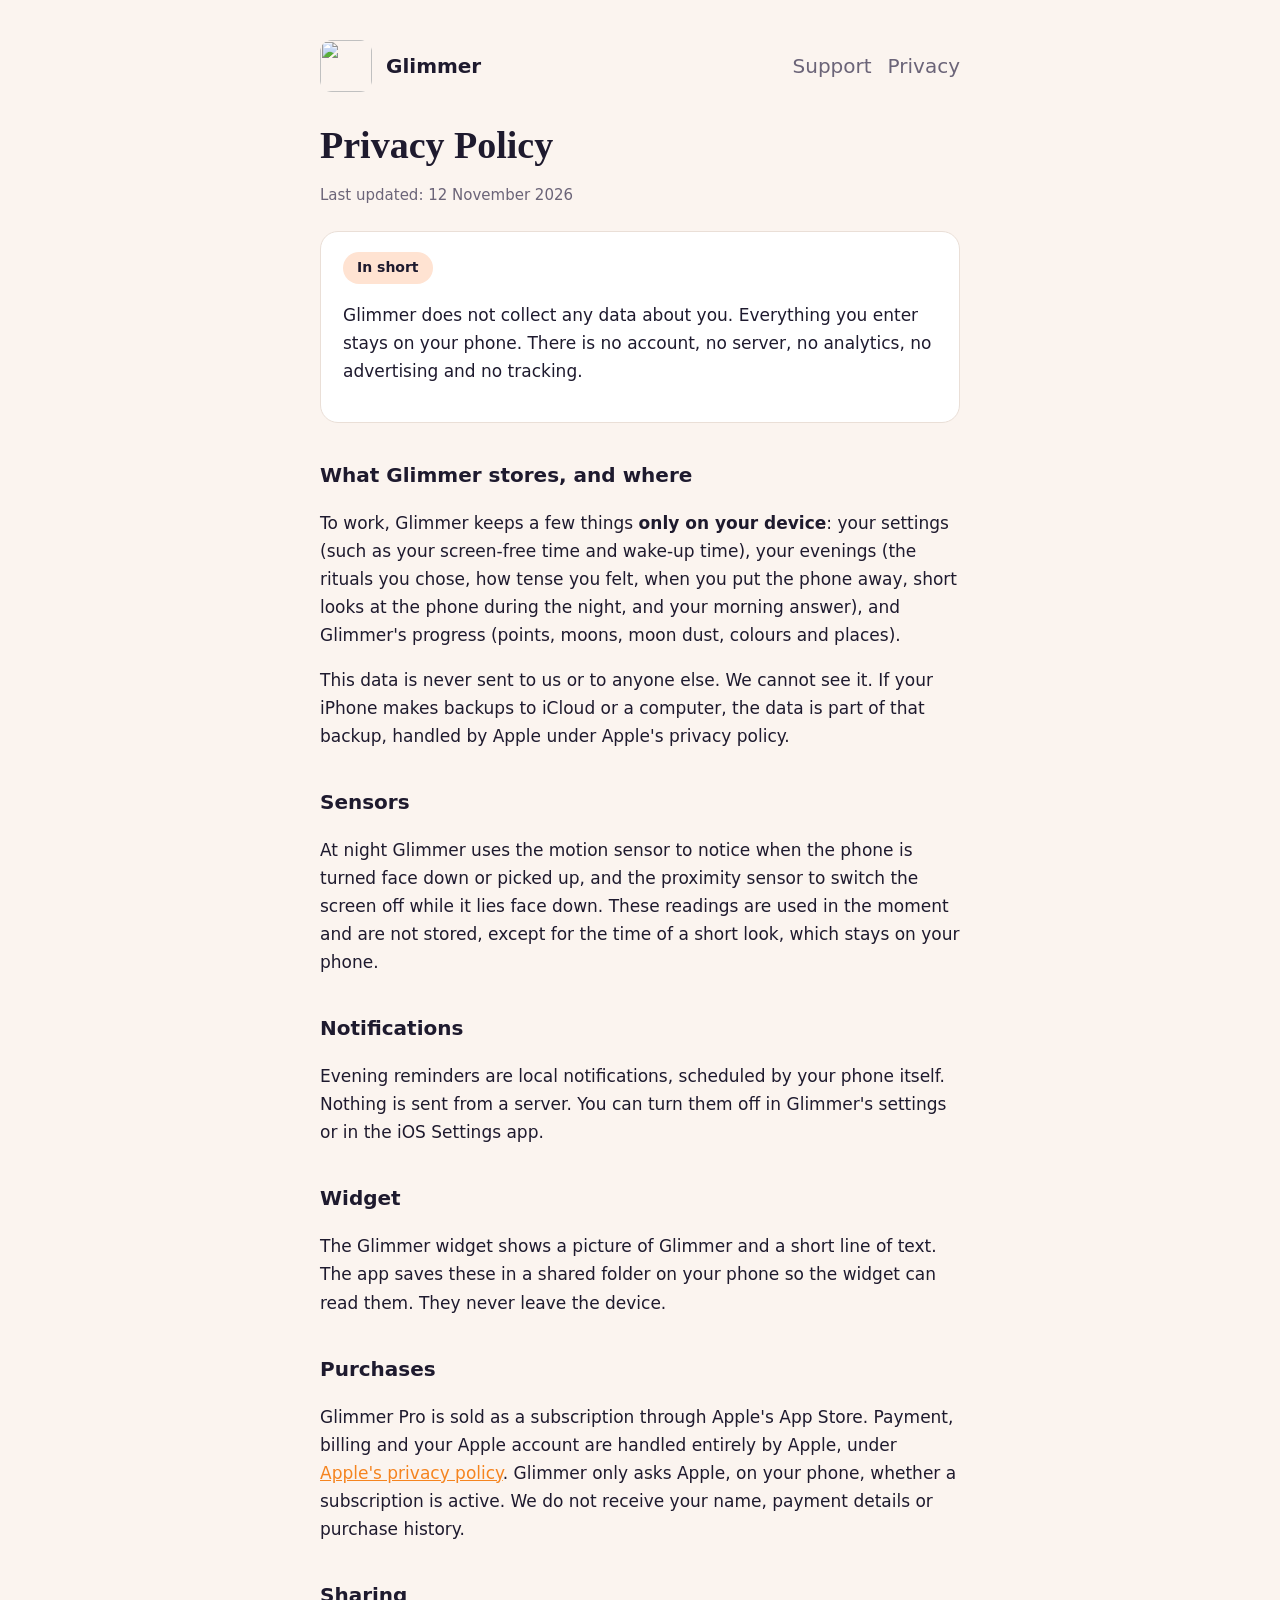
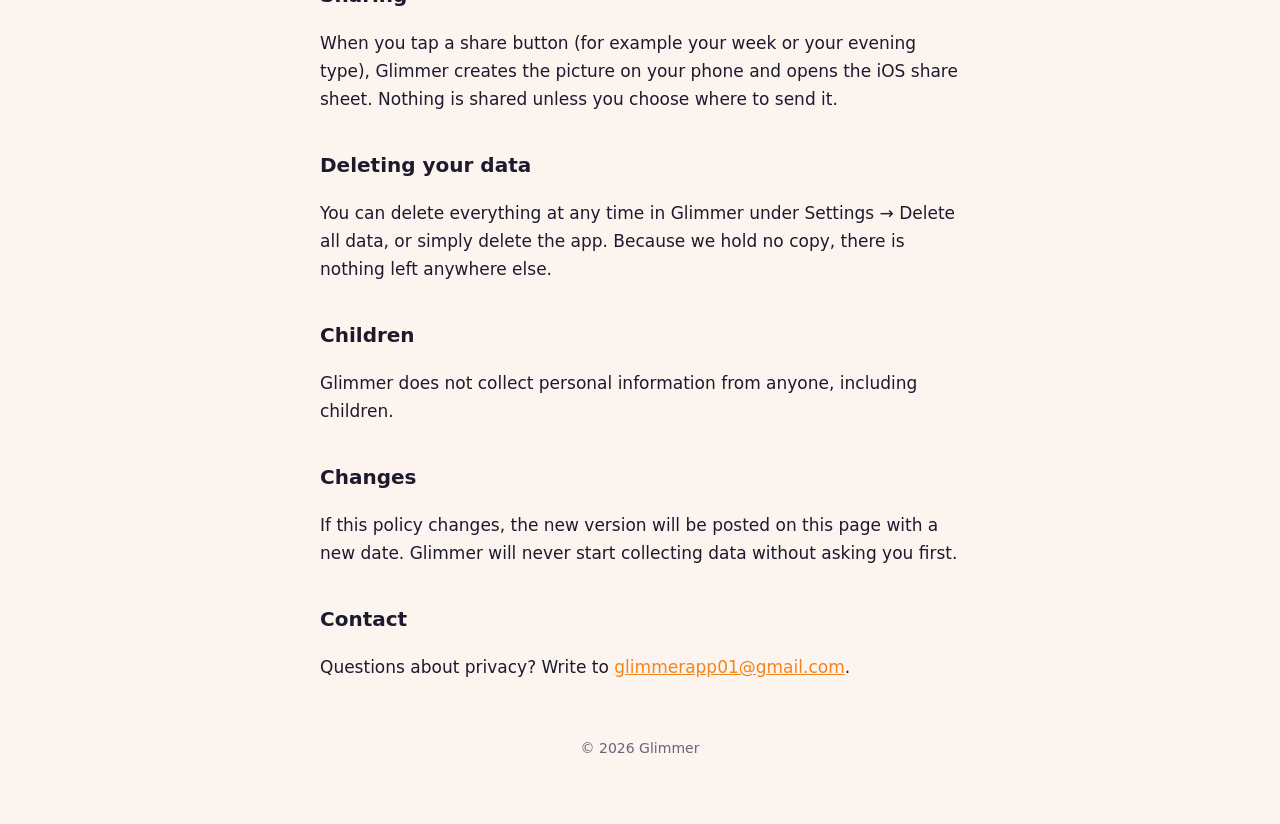
==== privacy.html @ 10e787e5 "Add files via upload" ====
<!doctype html>
<html lang="en">
  <head>
    <meta charset="utf-8" />
    <meta name="viewport" content="width=device-width, initial-scale=1" />
    <title>Privacy Policy · Glimmer</title>
    <link rel="icon" href="favicon.png" />
    <link rel="stylesheet" href="style.css" />
  </head>
  <body>
    <main>
      <header>
        <img src="icon.png" alt="" />
        <a href="index.html">Glimmer</a>
        <nav><a href="support.html">Support</a><a href="privacy.html">Privacy</a></nav>
      </header>

      <h1>Privacy Policy</h1>
      <p class="muted">Last updated: 12 November 2026</p>

      <div class="card">
        <span class="pill">In short</span>
        <p>
          Glimmer does not collect any data about you. Everything you enter stays on your phone. There is no account,
          no server, no analytics, no advertising and no tracking.
        </p>
      </div>

      <h2>What Glimmer stores, and where</h2>
      <p>
        To work, Glimmer keeps a few things <strong>only on your device</strong>: your settings (such as your
        screen-free time and wake-up time), your evenings (the rituals you chose, how tense you felt, when you put the
        phone away, short looks at the phone during the night, and your morning answer), and Glimmer's progress (points,
        moons, moon dust, colours and places).
      </p>
      <p>
        This data is never sent to us or to anyone else. We cannot see it. If your iPhone makes backups to iCloud or a
        computer, the data is part of that backup, handled by Apple under Apple's privacy policy.
      </p>

      <h2>Sensors</h2>
      <p>
        At night Glimmer uses the motion sensor to notice when the phone is turned face down or picked up, and the
        proximity sensor to switch the screen off while it lies face down. These readings are used in the moment and
        are not stored, except for the time of a short look, which stays on your phone.
      </p>

      <h2>Notifications</h2>
      <p>
        Evening reminders are local notifications, scheduled by your phone itself. Nothing is sent from a server. You
        can turn them off in Glimmer's settings or in the iOS Settings app.
      </p>

      <h2>Widget</h2>
      <p>
        The Glimmer widget shows a picture of Glimmer and a short line of text. The app saves these in a shared folder
        on your phone so the widget can read them. They never leave the device.
      </p>

      <h2>Purchases</h2>
      <p>
        Glimmer Pro is sold as a subscription through Apple's App Store. Payment, billing and your Apple account are
        handled entirely by Apple, under
        <a href="https://www.apple.com/legal/privacy/">Apple's privacy policy</a>. Glimmer only asks Apple, on your
        phone, whether a subscription is active. We do not receive your name, payment details or purchase history.
      </p>

      <h2>Sharing</h2>
      <p>
        When you tap a share button (for example your week or your evening type), Glimmer creates the picture on your
        phone and opens the iOS share sheet. Nothing is shared unless you choose where to send it.
      </p>

      <h2>Deleting your data</h2>
      <p>
        You can delete everything at any time in Glimmer under Settings → Delete all data, or simply delete the app.
        Because we hold no copy, there is nothing left anywhere else.
      </p>

      <h2>Children</h2>
      <p>Glimmer does not collect personal information from anyone, including children.</p>

      <h2>Changes</h2>
      <p>
        If this policy changes, the new version will be posted on this page with a new date. Glimmer will never start
        collecting data without asking you first.
      </p>

      <h2>Contact</h2>
      <p>
        Questions about privacy? Write to
        <a href="mailto:glimmerapp01@gmail.com">glimmerapp01@gmail.com</a>.
      </p>

      <footer>© 2026 Glimmer</footer>
    </main>
  </body>
</html>
---- style.css ----
:root {
  --paper: #fbf4ef;
  --card: #ffffff;
  --ink: #1e1a2e;
  --soft: #6b6478;
  --line: #eadfd7;
  --orange: #f5841f;
  --peach: #ffe3d2;
}
@media (prefers-color-scheme: dark) {
  :root {
    --paper: #0e0d17;
    --card: #1a1826;
    --ink: #f3eef8;
    --soft: #b3aecb;
    --line: #2a2738;
    --peach: #2b1d1a;
  }
}
* {
  box-sizing: border-box;
}
body {
  margin: 0;
  background: var(--paper);
  color: var(--ink);
  font: 17px/1.65 -apple-system, BlinkMacSystemFont, 'Segoe UI', system-ui, sans-serif;
  -webkit-font-smoothing: antialiased;
}
main {
  max-width: 680px;
  margin: 0 auto;
  padding: 40px 20px 64px;
}
header {
  display: flex;
  align-items: center;
  gap: 14px;
  margin-bottom: 32px;
}
header img {
  width: 52px;
  height: 52px;
  border-radius: 12px;
}
header a {
  color: inherit;
  text-decoration: none;
  font-weight: 600;
  font-size: 20px;
}
nav {
  margin-left: auto;
  display: flex;
  gap: 16px;
  font-size: 15px;
}
nav a {
  color: var(--soft);
  font-weight: 500;
}
h1 {
  font-family: ui-serif, Georgia, 'Times New Roman', serif;
  font-size: 38px;
  line-height: 1.15;
  margin: 0 0 8px;
}
h2 {
  font-size: 20px;
  margin: 36px 0 8px;
}
p,
li {
  color: var(--ink);
}
.lead {
  color: var(--soft);
  font-size: 19px;
  margin-top: 0;
}
.muted {
  color: var(--soft);
  font-size: 15px;
}
a {
  color: var(--orange);
}
.card {
  background: var(--card);
  border: 1px solid var(--line);
  border-radius: 18px;
  padding: 20px 22px;
  margin: 24px 0;
}
.pill {
  display: inline-block;
  background: var(--peach);
  border-radius: 999px;
  padding: 4px 14px;
  font-size: 14px;
  font-weight: 600;
}
.hero {
  text-align: center;
  padding-top: 24px;
}
.hero img {
  width: 120px;
  height: 120px;
  border-radius: 28px;
  margin-bottom: 16px;
}
.links {
  display: flex;
  justify-content: center;
  gap: 12px;
  flex-wrap: wrap;
  margin-top: 28px;
}
.links a {
  background: var(--card);
  border: 1px solid var(--line);
  border-radius: 999px;
  padding: 10px 18px;
  color: var(--ink);
  text-decoration: none;
  font-weight: 600;
}
footer {
  margin-top: 56px;
  color: var(--soft);
  font-size: 14px;
  text-align: center;
}
@media (max-width: 520px) {
  h1 {
    font-size: 30px;
  }
  header {
    flex-wrap: wrap;
  }
  nav {
    margin-left: 0;
    width: 100%;
  }
}
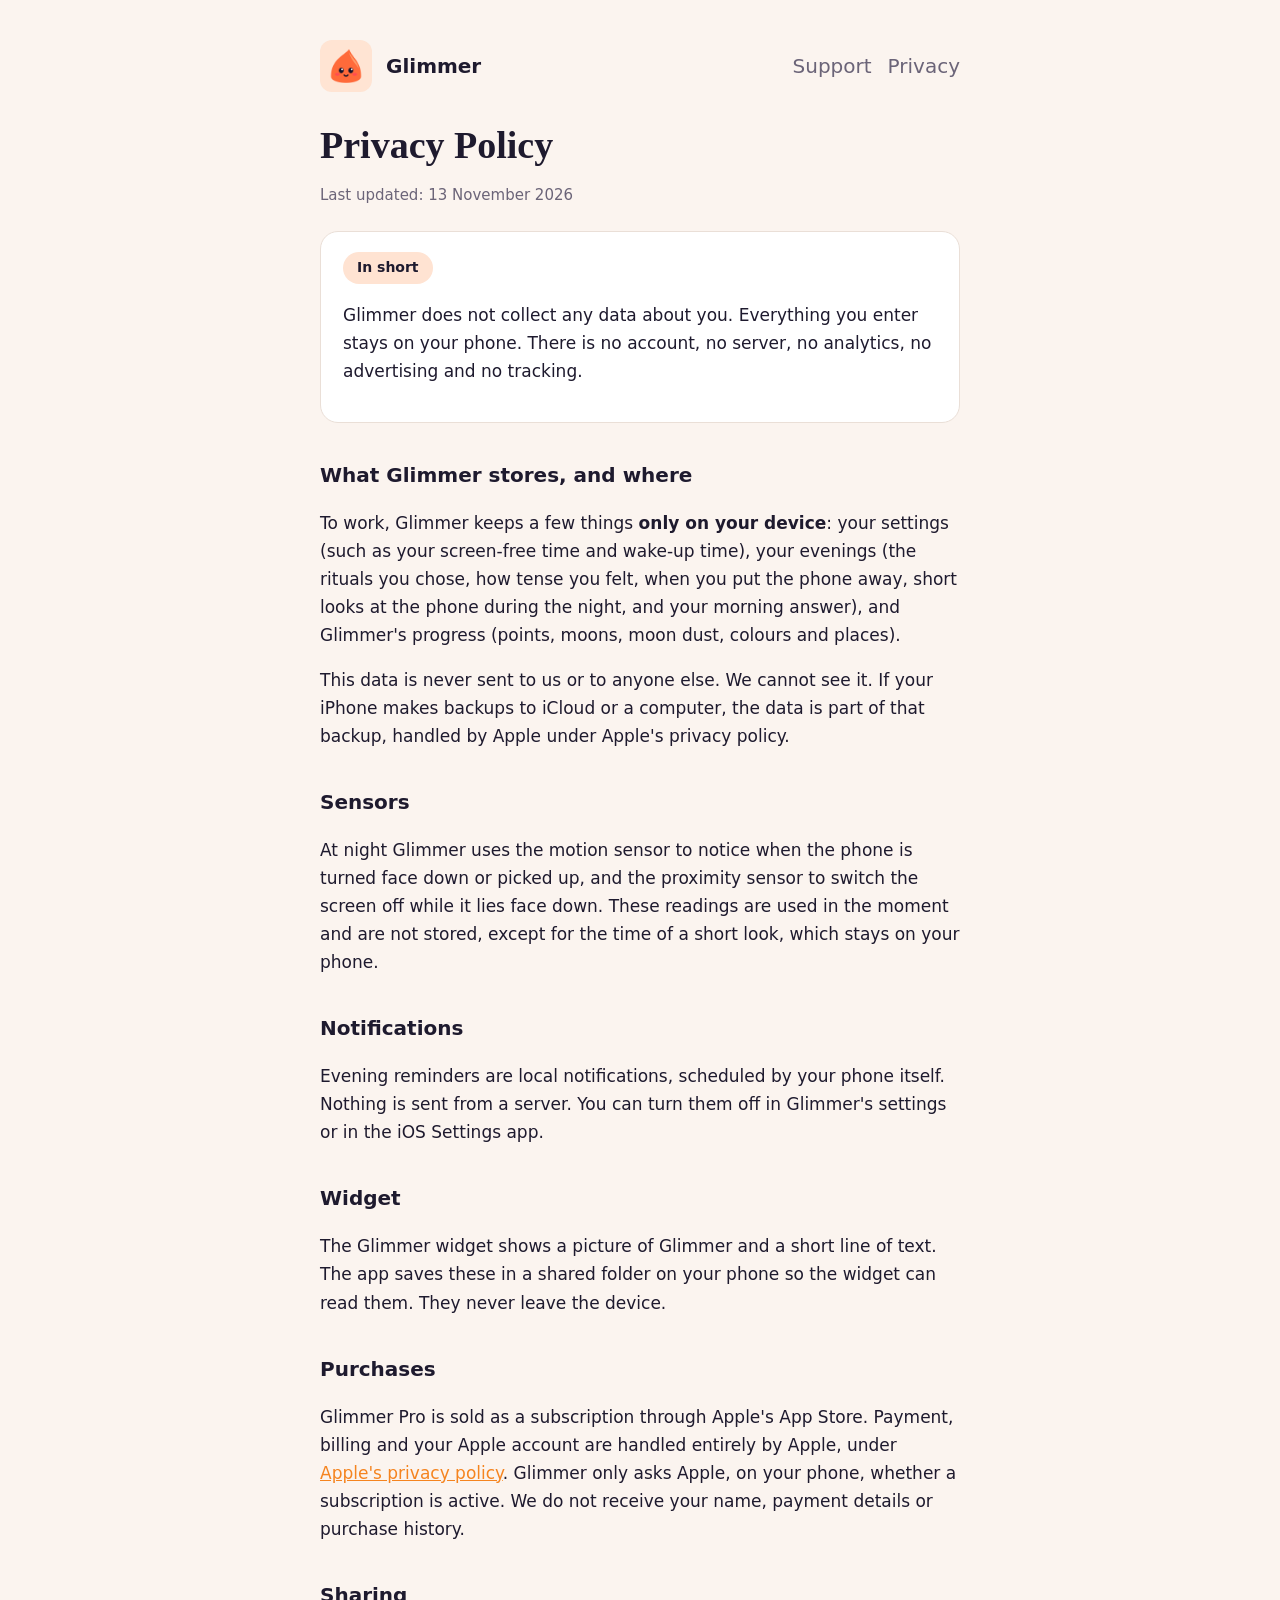
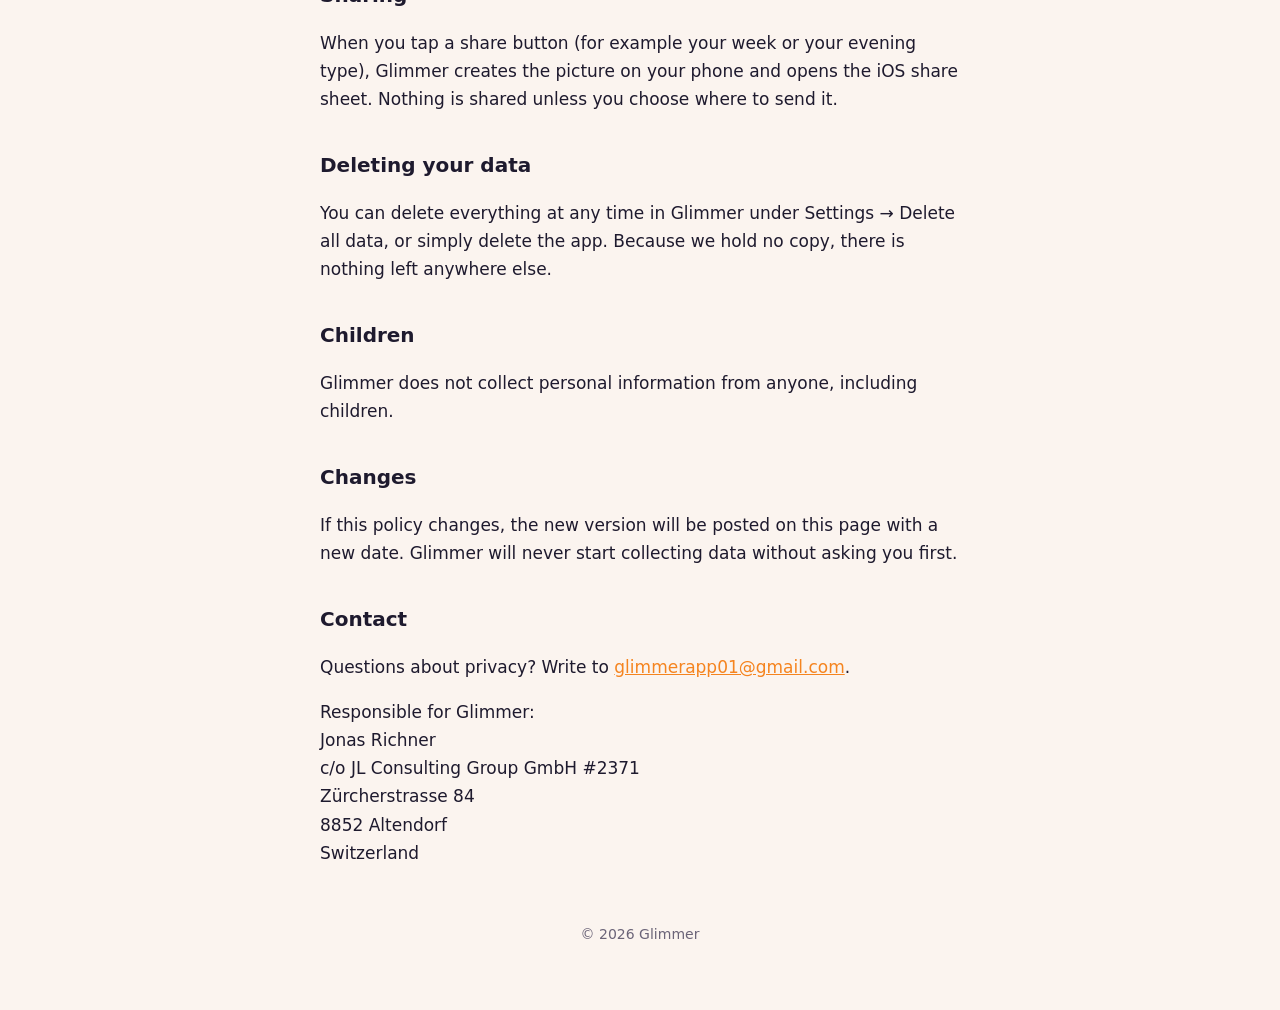
==== commit f2a522f6: "Privacy page: add business address" ====
--- a/privacy.html
+++ b/privacy.html
@@ -16,13 +16,13 @@
       </header>
 
       <h1>Privacy Policy</h1>
-      <p class="muted">Last updated: 12 November 2026</p>
+      <p class="muted">Last updated: 13 November 2026</p>
 
       <div class="card">
         <span class="pill">In short</span>
         <p>
-          Glimmer does not collect any data about you. Everything you enter stays on your phone. There is no account,
-          no server, no analytics, no advertising and no tracking.
+          Glimmer does not collect any data about you. Everything you enter stays on your phone. There is no account, no
+          server, no analytics, no advertising and no tracking.
         </p>
       </div>
 
@@ -41,8 +41,8 @@
       <h2>Sensors</h2>
       <p>
         At night Glimmer uses the motion sensor to notice when the phone is turned face down or picked up, and the
-        proximity sensor to switch the screen off while it lies face down. These readings are used in the moment and
-        are not stored, except for the time of a short look, which stays on your phone.
+        proximity sensor to switch the screen off while it lies face down. These readings are used in the moment and are
+        not stored, except for the time of a short look, which stays on your phone.
       </p>
 
       <h2>Notifications</h2>
@@ -91,6 +91,14 @@
         Questions about privacy? Write to
         <a href="mailto:glimmerapp01@gmail.com">glimmerapp01@gmail.com</a>.
       </p>
+      <p>
+        Responsible for Glimmer:<br />
+        Jonas Richner<br />
+        c/o JL Consulting Group GmbH #2371<br />
+        Zürcherstrasse 84<br />
+        8852 Altendorf<br />
+        Switzerland
+      </p>
 
       <footer>© 2026 Glimmer</footer>
     </main>
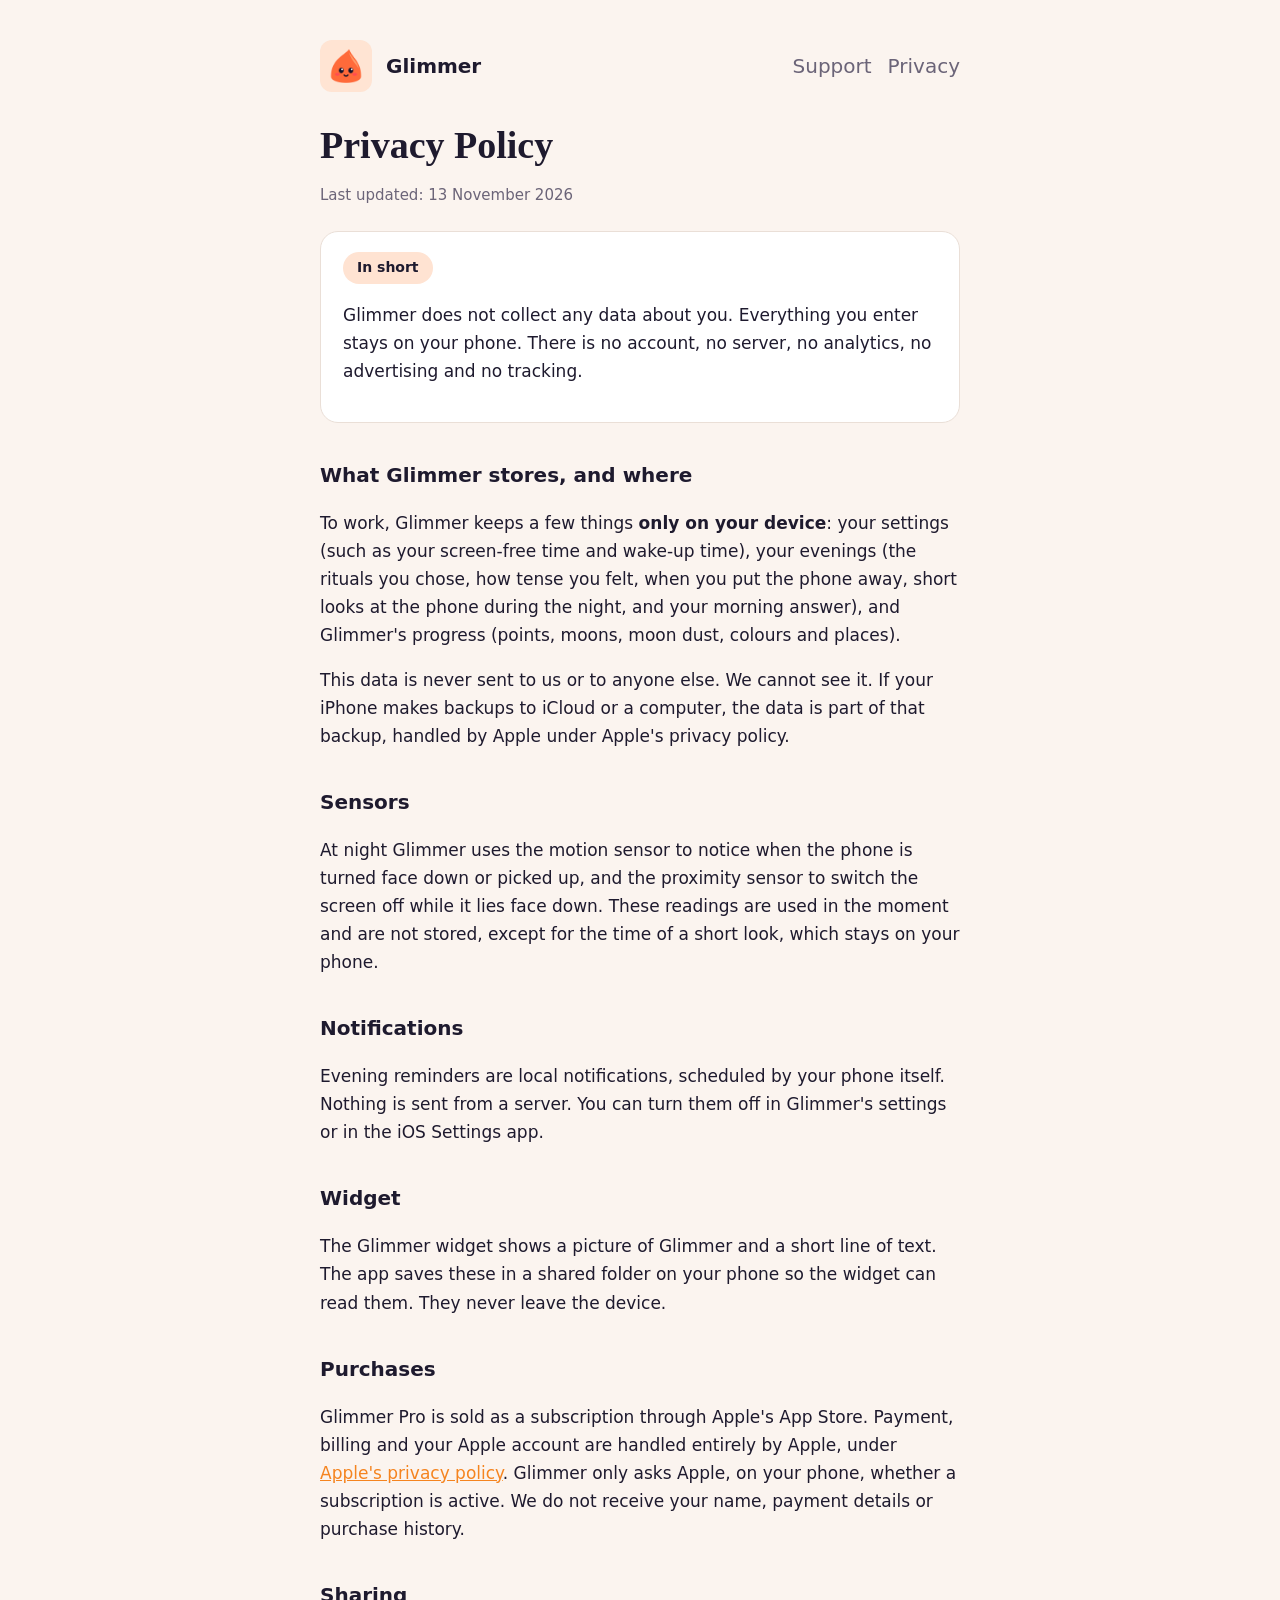
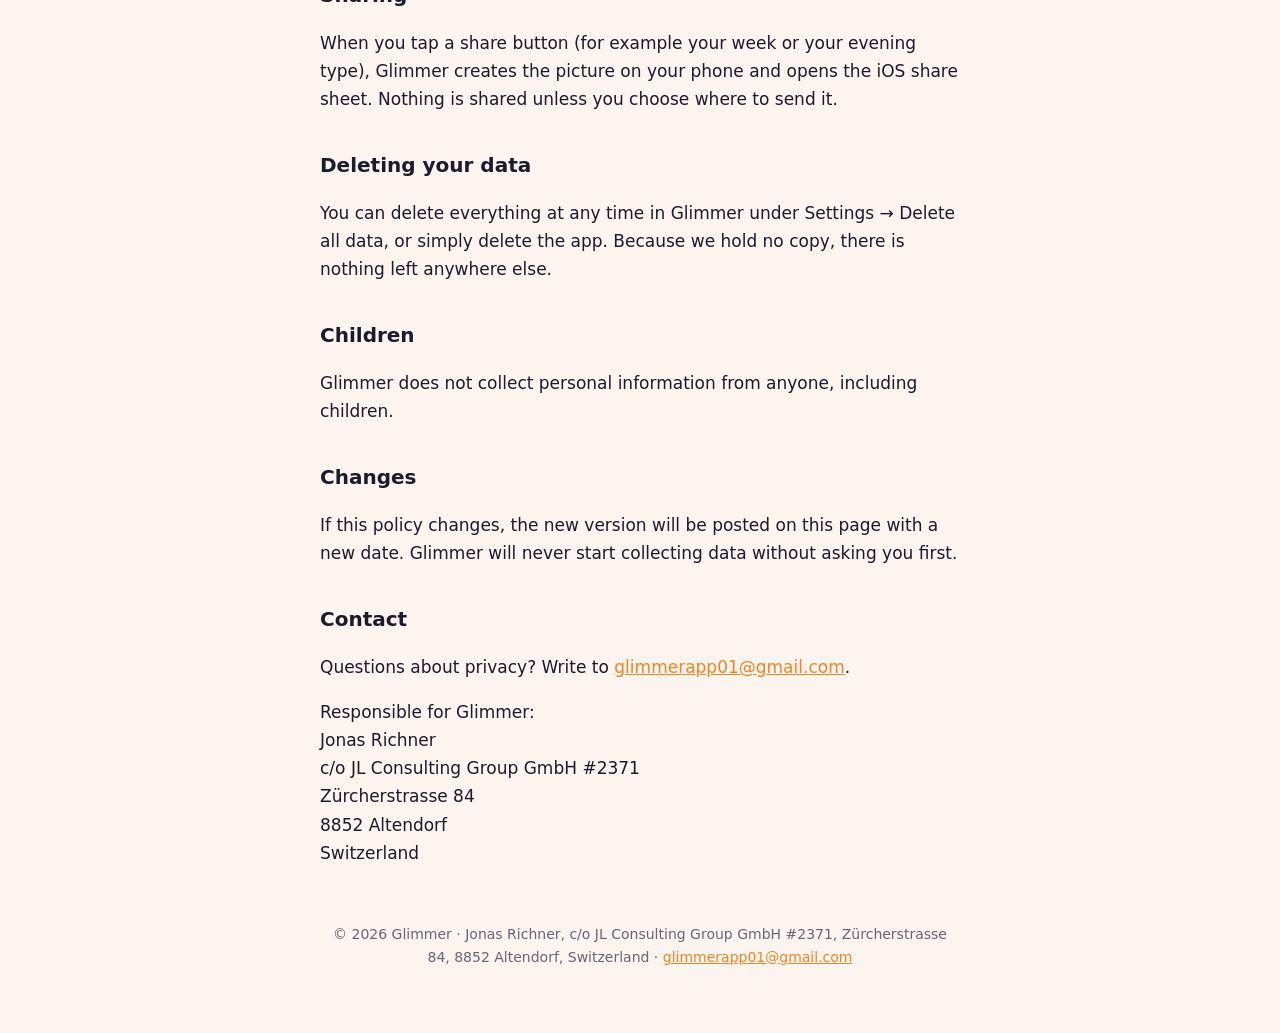
==== commit 10cd98ab: "Footer: add imprint line" ====
--- a/privacy.html
+++ b/privacy.html
@@ -100,7 +100,10 @@
         Switzerland
       </p>
 
-      <footer>© 2026 Glimmer</footer>
+      <footer>
+        © 2026 Glimmer · Jonas Richner, c/o JL Consulting Group GmbH #2371, Zürcherstrasse 84, 8852 Altendorf,
+        Switzerland · <a href="mailto:glimmerapp01@gmail.com">glimmerapp01@gmail.com</a>
+      </footer>
     </main>
   </body>
 </html>
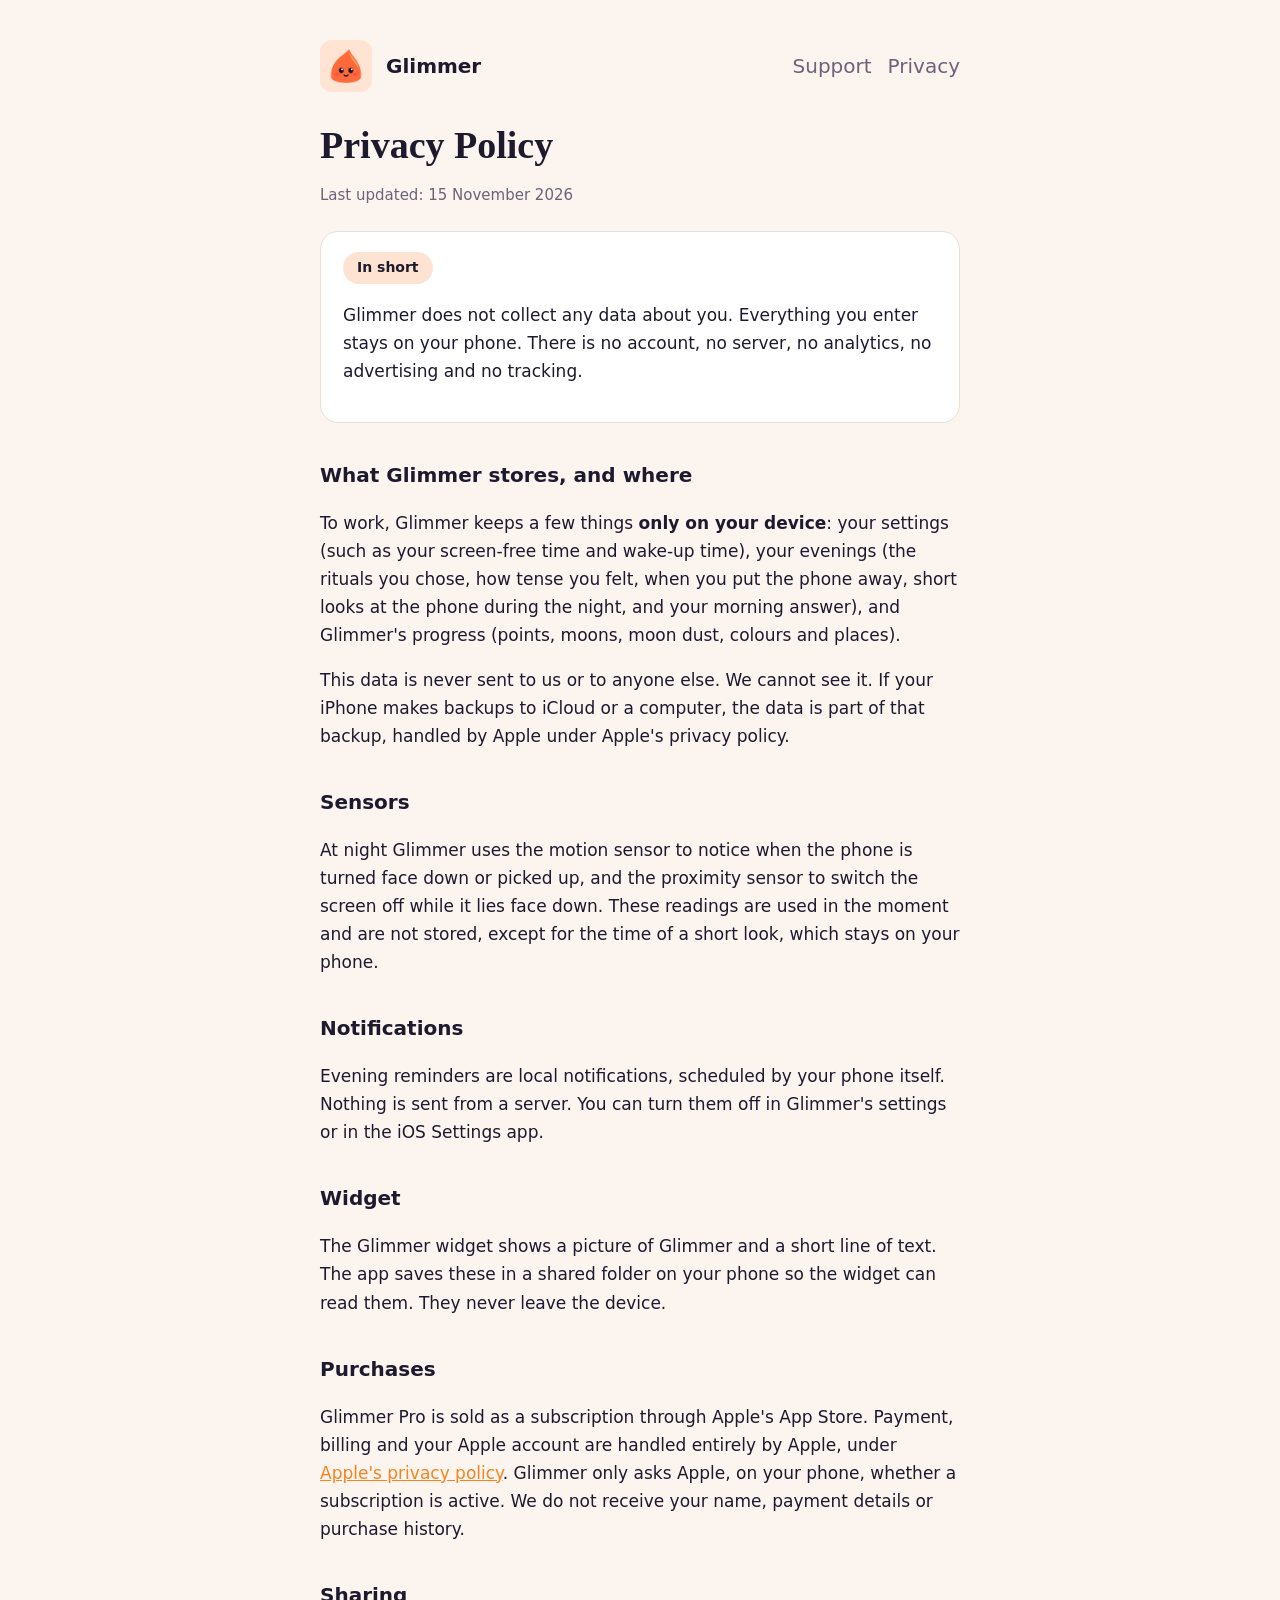
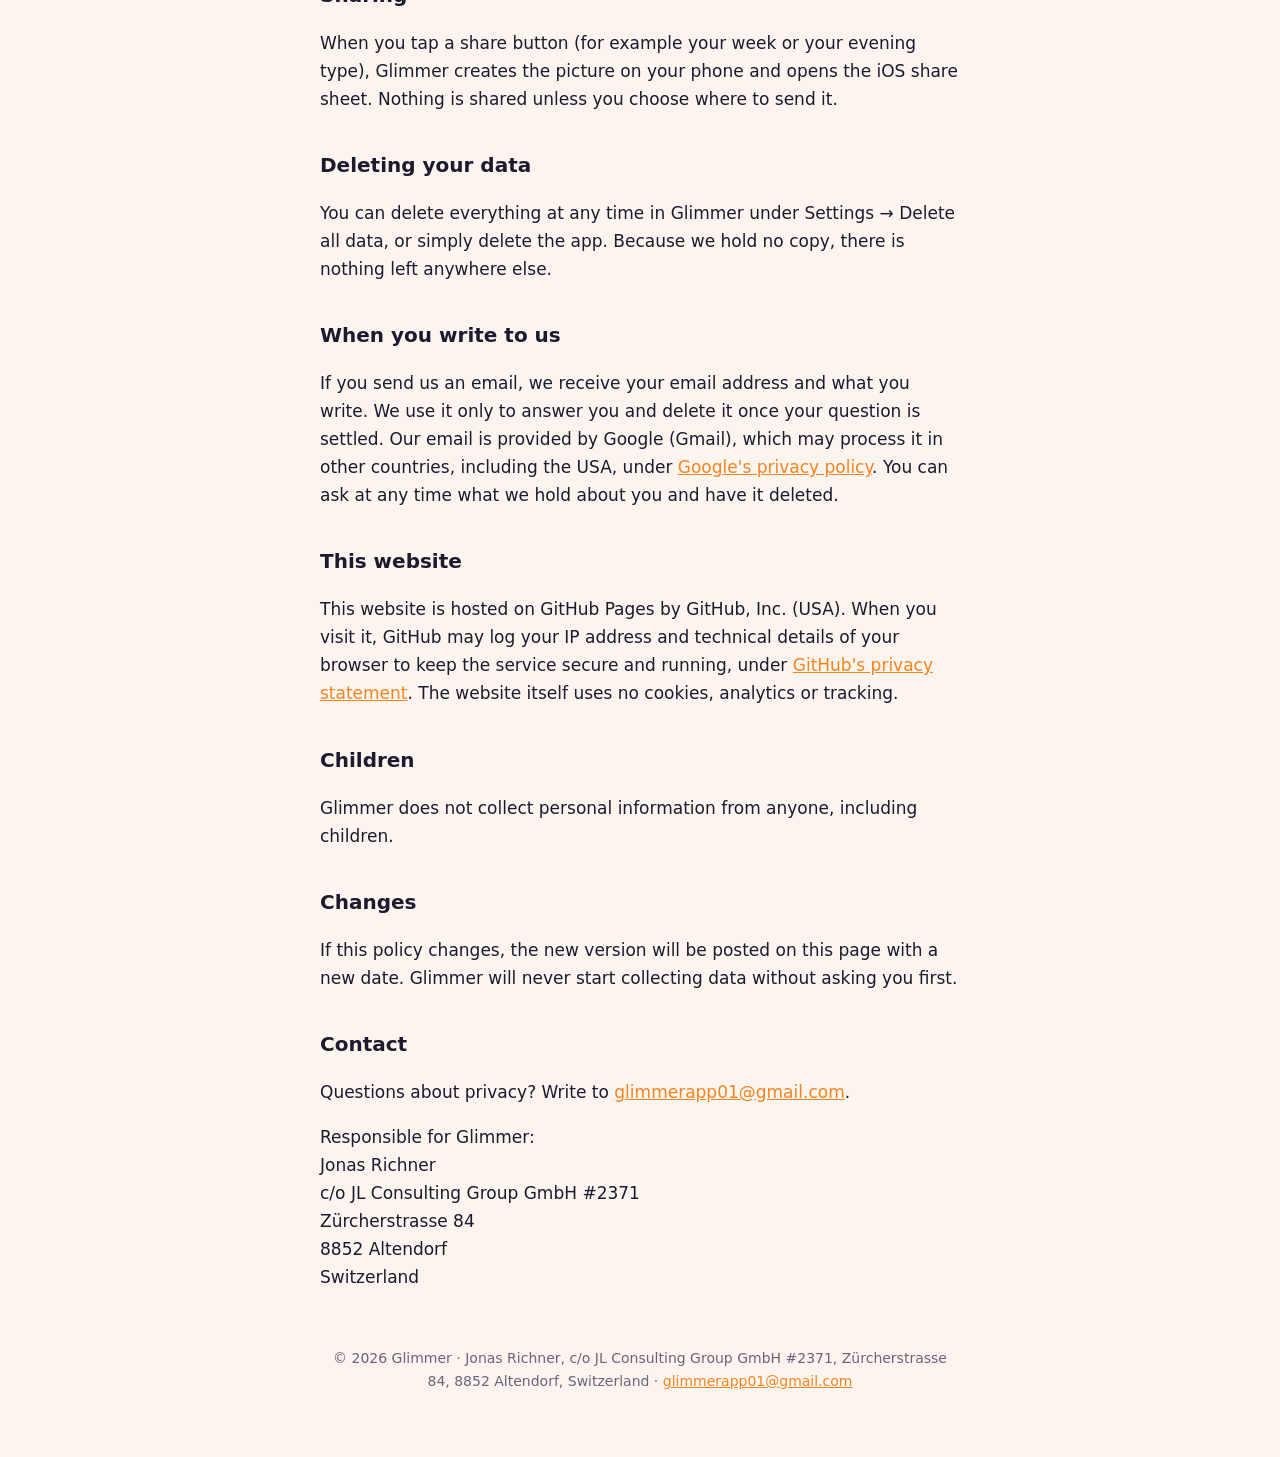
==== commit bf0641fc: "Privacy policy: support emails and website hosting" ====
--- a/privacy.html
+++ b/privacy.html
@@ -16,7 +16,7 @@
       </header>
 
       <h1>Privacy Policy</h1>
-      <p class="muted">Last updated: 13 November 2026</p>
+      <p class="muted">Last updated: 15 November 2026</p>
 
       <div class="card">
         <span class="pill">In short</span>
@@ -77,6 +77,24 @@
         Because we hold no copy, there is nothing left anywhere else.
       </p>
 
+      <h2>When you write to us</h2>
+      <p>
+        If you send us an email, we receive your email address and what you write. We use it only to answer you and
+        delete it once your question is settled. Our email is provided by Google (Gmail), which may process it in other
+        countries, including the USA, under
+        <a href="https://policies.google.com/privacy">Google's privacy policy</a>. You can ask at any time what we hold
+        about you and have it deleted.
+      </p>
+
+      <h2>This website</h2>
+      <p>
+        This website is hosted on GitHub Pages by GitHub, Inc. (USA). When you visit it, GitHub may log your IP address
+        and technical details of your browser to keep the service secure and running, under
+        <a href="https://docs.github.com/site-policy/privacy-policies/github-general-privacy-statement"
+          >GitHub's privacy statement</a
+        >. The website itself uses no cookies, analytics or tracking.
+      </p>
+
       <h2>Children</h2>
       <p>Glimmer does not collect personal information from anyone, including children.</p>
 
